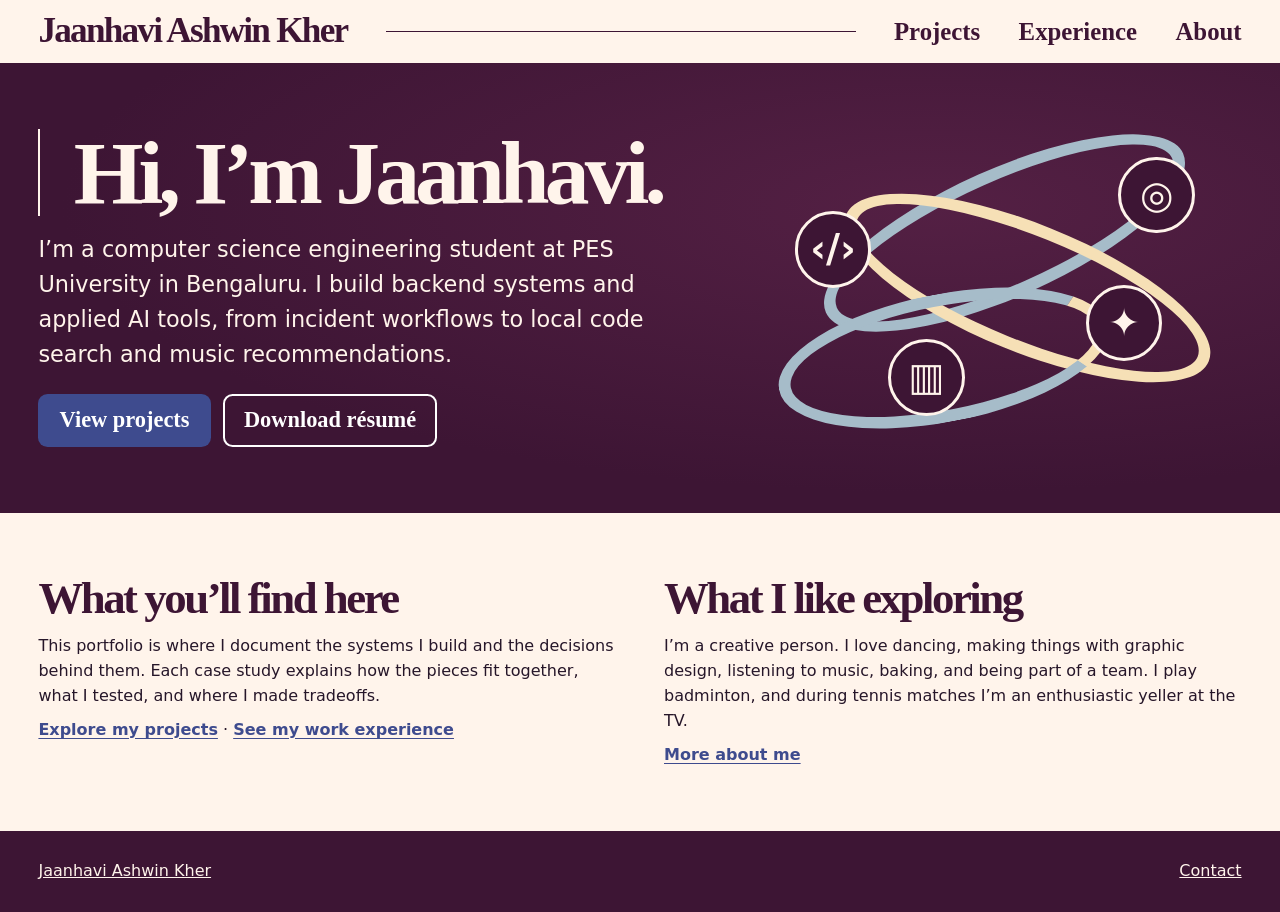
==== index.html @ 231b7105 "initial commit" ====
<!doctype html>
<html lang="en"><head><meta charset="utf-8"><meta name="viewport" content="width=device-width, initial-scale=1"><meta name="description" content="Jaanhavi Ashwin Kher’s technical portfolio covering backend systems, security workflows, and applied AI."><title>Jaanhavi Ashwin Kher | Technical Portfolio</title><link rel="stylesheet" href="style.css"><script defer src="links.js"></script></head>
<body><a class="skip" href="#main">Skip to content</a><header><div class="shell top"><a class="brand" href="index.html">Jaanhavi Ashwin Kher</a><span class="rule"></span><nav aria-label="Main navigation"><a href="projects.html">Projects</a><a href="experience.html">Experience</a><a href="about.html">About</a></nav></div></header><main id="main"><section class="hero"><div class="shell hero-grid"><div><h1>Hi, I&rsquo;m Jaanhavi.</h1><p class="home-lead">I&rsquo;m a computer science engineering student at PES University in Bengaluru. I build backend systems and applied AI tools, from incident workflows to local code search and music recommendations.</p><div class="actions"><a class="button" href="projects.html">View projects</a><a class="button outline" href="resume.pdf" download>Download résumé</a></div></div><div class="art" aria-hidden="true"><div class="loop one"></div><div class="loop two"></div><div class="loop three"></div><span class="orb o1">‹/›</span><span class="orb o2">◎</span><span class="orb o3">✦</span><span class="orb o4">▥</span></div></div></section>
<div class="shell home-intro">
<section>
<h2 class="lined">What you&rsquo;ll find here</h2>
<p>This portfolio is where I document the systems I build and the decisions behind them. Each case study explains how the pieces fit together, what I tested, and where I made tradeoffs.</p>
<p><a href="projects.html">Explore my projects</a> &middot; <a href="experience.html">See my work experience</a></p>
</section>
<section>
<h2 class="lined">What I like exploring</h2>
<p>I&rsquo;m a creative person. I love dancing, making things with graphic design, listening to music, baking, and being part of a team. I play badminton, and during tennis matches I&rsquo;m an enthusiastic yeller at the TV.</p>
<p><a href="about.html">More about me</a></p>
</section>
</div></main><footer><div class="shell site-footer"><a href="index.html">Jaanhavi Ashwin Kher</a><a href="about.html#contact">Contact</a></div></footer></body></html>
---- style.css ----
:root{--paper:#fff4eb;--ink:#3d1534;--blue:#3e4b8e;--powder:#a6bcc9;--wheat:#f6e0b6;--text:#261629;--display:Georgia,serif;--body:system-ui,sans-serif;scroll-behavior:smooth}
*{box-sizing:border-box}body{margin:0;background:var(--paper);color:var(--text);font:1rem/1.55 var(--body)}a{color:inherit}a:focus-visible{outline:3px solid #ad6c1d;outline-offset:5px}[hidden]{display:none!important}.shell{width:min(94%,1320px);margin-inline:auto}.top,.foot,.actions,.contacts{display:flex;align-items:center;gap:clamp(1rem,3vw,2.4rem)}.top{padding-block:.75rem;color:var(--ink)}.brand,nav a{font:700 clamp(1rem,2vw,1.55rem)/1.1 var(--display);text-decoration:none}.brand{font-size:clamp(1.3rem,3vw,2.2rem);letter-spacing:-.05em}.rule,.lined::after{height:1px;background:currentColor;flex:1}.top nav{display:flex;gap:clamp(.8rem,3vw,2.5rem)}nav a:hover,.brand:hover,.card h2 a:hover{text-decoration:underline}
h1,h2,h3{font-family:var(--display);line-height:.98;letter-spacing:-.055em;margin:0;color:var(--ink)}h1{font-size:clamp(3rem,7vw,7rem)}h2{font-size:clamp(2rem,4.7vw,4.6rem)}h3{font-size:clamp(1.3rem,2.5vw,2.25rem)}p{margin:.58rem 0 0}
.hero,footer{background:var(--ink);color:var(--paper)}.hero{background:radial-gradient(ellipse at 73% 32%,#542044,var(--ink) 66%)}.hero h1,footer h2{color:inherit}.hero-grid{display:grid;grid-template-columns:1.55fr 1fr;align-items:center;min-height:450px;padding:clamp(2.4rem,5vw,5.1rem) 0;gap:1rem}.hero h1{border-left:2px solid var(--paper);padding-left:clamp(.8rem,2.6vw,2.1rem)}.hero p{font-size:clamp(1rem,2vw,1.4rem);margin:1rem 0 1.4rem}.actions{flex-wrap:wrap;gap:.75rem}.button{display:inline-block;background:var(--blue);border:2px solid transparent;border-radius:.6rem;color:white;text-decoration:none;padding:.7rem 1.2rem;font:700 clamp(1.05rem,2.2vw,1.4rem)/1.2 var(--display)}.button:hover{background:#293568}.outline{border-color:currentColor;background:transparent}.outline:hover,.repo{background:var(--ink)}.pending{border:1px solid var(--ink);border-radius:2rem;padding:.45rem .85rem;color:var(--ink)}
.art{position:relative;min-height:320px;isolation:isolate}.loop{position:absolute;border:.8rem solid var(--powder);width:84%;height:40%;border-radius:50%;transform:rotate(-24deg);left:7%;top:13%}.two{border-color:var(--wheat);transform:rotate(22deg);top:30%;left:12%}.three{top:52%;left:0;transform:rotate(-11deg);width:72%;border-right-color:var(--wheat)}.orb{position:absolute;border:3px solid var(--paper);border-radius:50%;background:var(--ink);display:grid;place-items:center;width:clamp(3rem,6vw,5rem);aspect-ratio:1;color:var(--paper);font:bold clamp(1.4rem,3vw,2.4rem)/1 var(--body)}.o1{left:4%;top:26%}.o2{right:10%;top:9%}.o3{right:17%;top:49%}.o4{left:24%;top:66%}
.projects,.experience,.case{padding-block:clamp(1.3rem,3vw,2.4rem)}.card{background:#dce7f0;padding:clamp(1rem,2.5vw,2rem);border-radius:1.15rem;display:grid;grid-template-columns:1fr 1.1fr;gap:1rem;align-items:center;min-width:0}.feature{background:linear-gradient(115deg,var(--wheat),#faead5);grid-template-columns:.8fr 1.25fr;gap:clamp(1rem,4vw,3.5rem)}.card h2 a{text-decoration:none}.tagline{border-top:1px solid var(--ink);margin:1rem 0 1.25rem;padding-top:.65rem;font-size:clamp(1rem,2.4vw,1.5rem);font-style:italic}.more{display:grid;grid-template-columns:1fr 1fr;gap:1rem;margin-top:1rem}
figure{margin:0;min-width:0}figcaption{text-align:right;font-style:italic;font-size:.83rem;margin-top:.4rem}.mock{border:1px solid #b5b7cf;border-radius:1rem;overflow:hidden;background:#fcfaff;box-shadow:0 .5rem 1rem #3d153418}.bar{background:var(--blue);color:white;display:flex;align-items:center;gap:.35rem;padding:.55rem .8rem}.bar i{background:var(--paper);width:.43rem;aspect-ratio:1;border-radius:50%}.bar strong{margin-left:.35rem}.case .bar{background:var(--ink)}.mockbody{display:grid;grid-template-columns:auto 1fr}.mockbody aside{background:#dce5f4;padding:1rem;line-height:2;white-space:nowrap;font-size:.9rem}.screen{min-width:0;padding:clamp(.7rem,2.2vw,1.6rem)}.screen h3{margin:.35rem 0 .65rem}.badge{display:inline-block;background:#dce5f4;color:#293568;padding:.2rem .55rem;border-radius:.4rem;font-size:.85rem;font-weight:650}.panels{display:grid;grid-template-columns:1fr 1fr;gap:.6rem;margin-top:.7rem}.panels>div{border:1px solid #c5cce2;border-radius:.5rem;padding:.65rem}.panels ol{padding-left:1.15rem;margin:.3rem 0}.panels p{margin:.2rem 0}.panels b,.playlist li span{float:right}.code{background:#2e3a76;color:white;border-radius:.55rem;padding:.6rem;font: .78rem/1.4 ui-monospace,monospace;overflow-wrap:anywhere}.playlist{display:grid;grid-template-columns:minmax(2rem,.55fr) 1fr;gap:1rem}.album{aspect-ratio:1;background:radial-gradient(circle at 64% 52%,var(--paper) 8%,var(--ink) 9% 27%,#703253 28% 30%,var(--ink) 31% 42%,transparent 43%),conic-gradient(from 120deg,var(--wheat),var(--powder),var(--blue),var(--wheat));border-radius:.55rem}.playlist ul{padding:0;list-style:none}.playlist li{border-bottom:1px solid #d8c9db;padding:.3rem 0}.more .playlist{display:block}.more .album,.more .playlist li span{display:none}
.lined{display:flex;gap:1rem;align-items:center;margin-bottom:.85rem}.job{background:#fae7cb;border-radius:.7rem;margin:.65rem 0;padding:1rem;display:grid;grid-template-columns:1fr 1fr 1fr;align-items:center;gap:1rem}.job p{margin:0;border-left:1px solid #9f7487;padding-left:1rem}.foot{display:grid;grid-template-columns:1fr 1fr;align-items:start}.contacts{flex-wrap:wrap}footer{padding-block:1.75rem}.casehead{padding:.2rem 0 1.65rem;background:radial-gradient(ellipse at 85% 100%,#a6bcc97a,transparent 50%)}.dek{font-size:clamp(1.05rem,2.5vw,1.65rem);font-style:italic;margin:.7rem 0 1rem}.case figure .screen{min-height:240px}.case .playlist{grid-template-columns:minmax(4rem,220px) 1fr}.split{display:grid;grid-template-columns:2fr 3fr;gap:1.6rem;margin-block:1.6rem}.split>section+section{border-left:1px solid #aa8599;padding-left:1.6rem}.case h2,.foot h2,.experience h2{font-size:clamp(1.9rem,4vw,3.5rem)}.case ul{padding-left:1.2rem;margin-top:0}.arch{border-block:1px solid #aa8599;padding-block:1.4rem}.flow{display:grid;grid-auto-flow:column;grid-auto-columns:1fr;gap:1rem;padding:0;list-style:none}.flow li{display:grid;place-items:center;position:relative;text-align:center;background:var(--powder);padding:1rem .5rem;border-radius:.8rem;color:var(--ink);font-weight:700}.flow li:nth-child(odd){background:var(--blue);color:white}.flow li+li::before{content:"";position:absolute;right:100%;width:1rem;height:2px;background:var(--blue)}.retry,.evidence{background:var(--wheat);border-radius:.55rem;padding:.7rem 1rem}.evidence{font:700 clamp(1.2rem,3vw,2.1rem)/1.1 var(--display);color:var(--ink)}.skip,.sr-only{position:absolute;width:1px;height:1px;overflow:hidden;clip-path:inset(50%)}.skip:focus{clip-path:none;width:auto;height:auto;background:white;padding:.65rem;z-index:2}
@media(max-width:950px){.more .card{grid-template-columns:1fr}.hero-grid{min-height:390px}}
@media(max-width:680px){.top{flex-wrap:wrap;gap:.6rem}.rule{display:none}.top nav{width:100%}.hero-grid,.card,.more,.foot,.split{grid-template-columns:1fr}.art{min-height:210px;max-width:420px;width:100%;justify-self:center}.hero-grid{padding-bottom:1rem}.job{grid-template-columns:1fr 1fr;gap:.65rem}.job h3{grid-column:1/-1}.split>section+section{border-left:0;padding-left:0}.flow{grid-auto-flow:row;gap:.6rem}.flow li+li::before{right:50%;bottom:100%;width:2px;height:.6rem}.mockbody aside{display:none}.case figure .screen{min-height:0}.case .playlist{grid-template-columns:1fr}.case .album{max-width:120px}.panels{font-size:.88rem}}
@media(prefers-reduced-motion:reduce){:root{scroll-behavior:auto}}
.inner { padding-block: clamp(1.8rem, 5vw, 4rem); }
.site-footer { display: flex; flex-wrap: wrap; justify-content: space-between; gap: .75rem 1.5rem; }
.top nav a[aria-current="page"] { text-decoration: underline; text-underline-offset: .25em; }
.experience-list, .about-stack { display: grid; gap: 1.5rem; }
.work-entry { border: 1px solid #c49da8; border-radius: 1rem; padding: clamp(1rem, 4vw, 2.3rem); background: #fff9f4; }
.work-entry header { display: flex; flex-wrap: wrap; justify-content: space-between; align-items: start; gap: 1rem; }
.work-entry h2 { font-size: clamp(2rem, 4vw, 3.5rem); }
.work-entry h3, .activities h3 { letter-spacing: -.025em; line-height: 1.12; }
.work-entry h3 { margin-top: 1.35rem; }
.work-meta { margin: 0; color: var(--ink); }
.metrics { display: grid; grid-template-columns: repeat(3, 1fr); gap: .75rem; margin: 1.4rem 0; }
.metrics div, .activities article, .stack-list div { padding: 1rem; border-radius: .75rem; }
.metrics div { background: var(--wheat); }
.metrics dt { font: 700 clamp(1.7rem, 4vw, 2.8rem)/1 var(--display); color: var(--ink); }
.metrics dd, .stack-list dd { margin: .4rem 0 0; }
.chips { display: flex; flex-wrap: wrap; gap: .5rem; margin: 1.25rem 0 0; padding: 0; list-style: none; }
.chips li { background: #dce7f0; border-radius: 2rem; padding: .25rem .75rem; }
.activities, .stack-list { display: grid; grid-template-columns: repeat(2, 1fr); gap: .8rem; }
.activities article { background: #fff9f4; border: 1px solid #c49da8; }
.stack-list div { background: #dce7f0; }
.stack-list dt { font-weight: 750; color: var(--ink); }
.problem, .technical { margin-block: 1.8rem; }
.problem p, .work-entry > p, .activities p { max-width: 75ch; }
@media (max-width: 620px) {
  .metrics, .activities, .stack-list { grid-template-columns: 1fr; }
}
.home-lead { max-width: 42rem; }
.home-intro { display: grid; grid-template-columns: 1fr 1fr; gap: clamp(1.4rem, 4vw, 3rem); padding-block: clamp(1.75rem, 5vw, 4rem); }
.home-intro h2 { font-size: clamp(1.85rem, 3.5vw, 3rem); }
.home-intro a { color: var(--blue); font-weight: 650; text-underline-offset: .18em; }
@media (max-width: 680px) { .home-intro { grid-template-columns: 1fr; } }
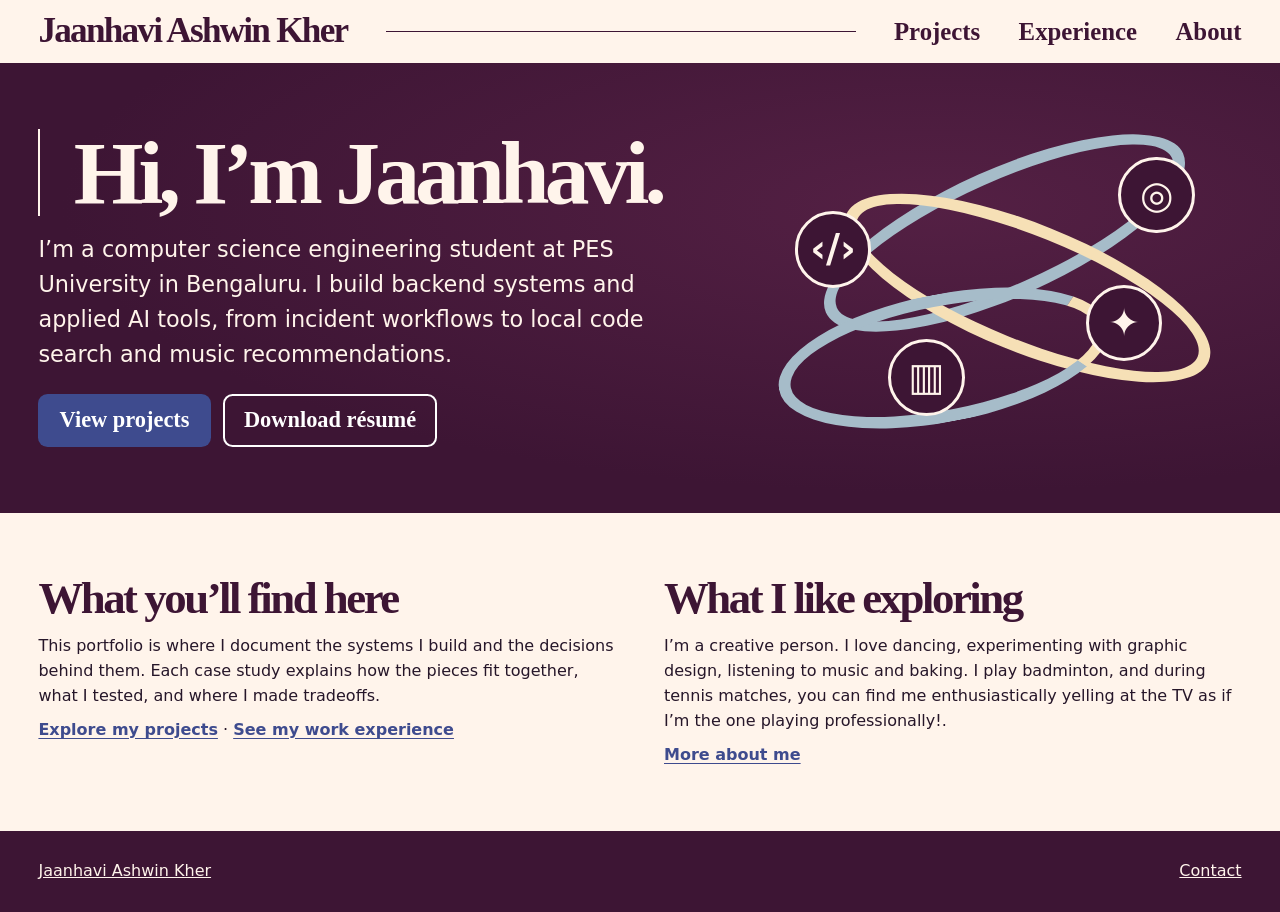
==== commit 025f91e1: "fixes" ====
--- a/index.html
+++ b/index.html
@@ -9,7 +9,7 @@
 </section>
 <section>
 <h2 class="lined">What I like exploring</h2>
-<p>I&rsquo;m a creative person. I love dancing, making things with graphic design, listening to music, baking, and being part of a team. I play badminton, and during tennis matches I&rsquo;m an enthusiastic yeller at the TV.</p>
+<p>I&rsquo;m a creative person. I love dancing, experimenting with graphic design, listening to music and baking. I play badminton, and during tennis matches, you can find me enthusiastically yelling at the TV as if I&rsquo;m the one playing professionally!.</p>
 <p><a href="about.html">More about me</a></p>
 </section>
 </div></main><footer><div class="shell site-footer"><a href="index.html">Jaanhavi Ashwin Kher</a><a href="about.html#contact">Contact</a></div></footer></body></html>
--- a/style.css
+++ b/style.css
@@ -40,3 +40,33 @@
 .home-intro h2 { font-size: clamp(1.85rem, 3.5vw, 3rem); }
 .home-intro a { color: var(--blue); font-weight: 650; text-underline-offset: .18em; }
 @media (max-width: 680px) { .home-intro { grid-template-columns: 1fr; } }
+
+/* Give secondary project previews the full card width. */
+.more {
+  grid-template-columns: repeat(2, minmax(0, 1fr));
+}
+.more .card {
+  grid-template-columns: minmax(0, 1fr);
+  grid-template-rows: auto 1fr;
+  align-items: start;
+  gap: 1.25rem;
+}
+.more .card h2 {
+  font-size: clamp(1.9rem, 3.2vw, 3.25rem);
+  line-height: 1.05;
+  overflow-wrap: anywhere;
+}
+.more .card > figure {
+  width: 100%;
+}
+.more .screen h3 {
+  font-size: clamp(1.25rem, 2vw, 1.8rem);
+  line-height: 1.15;
+  overflow-wrap: anywhere;
+}
+.more .tagline {
+  font-size: clamp(1rem, 1.6vw, 1.2rem);
+}
+@media (max-width: 680px) {
+  .more { grid-template-columns: minmax(0, 1fr); }
+}
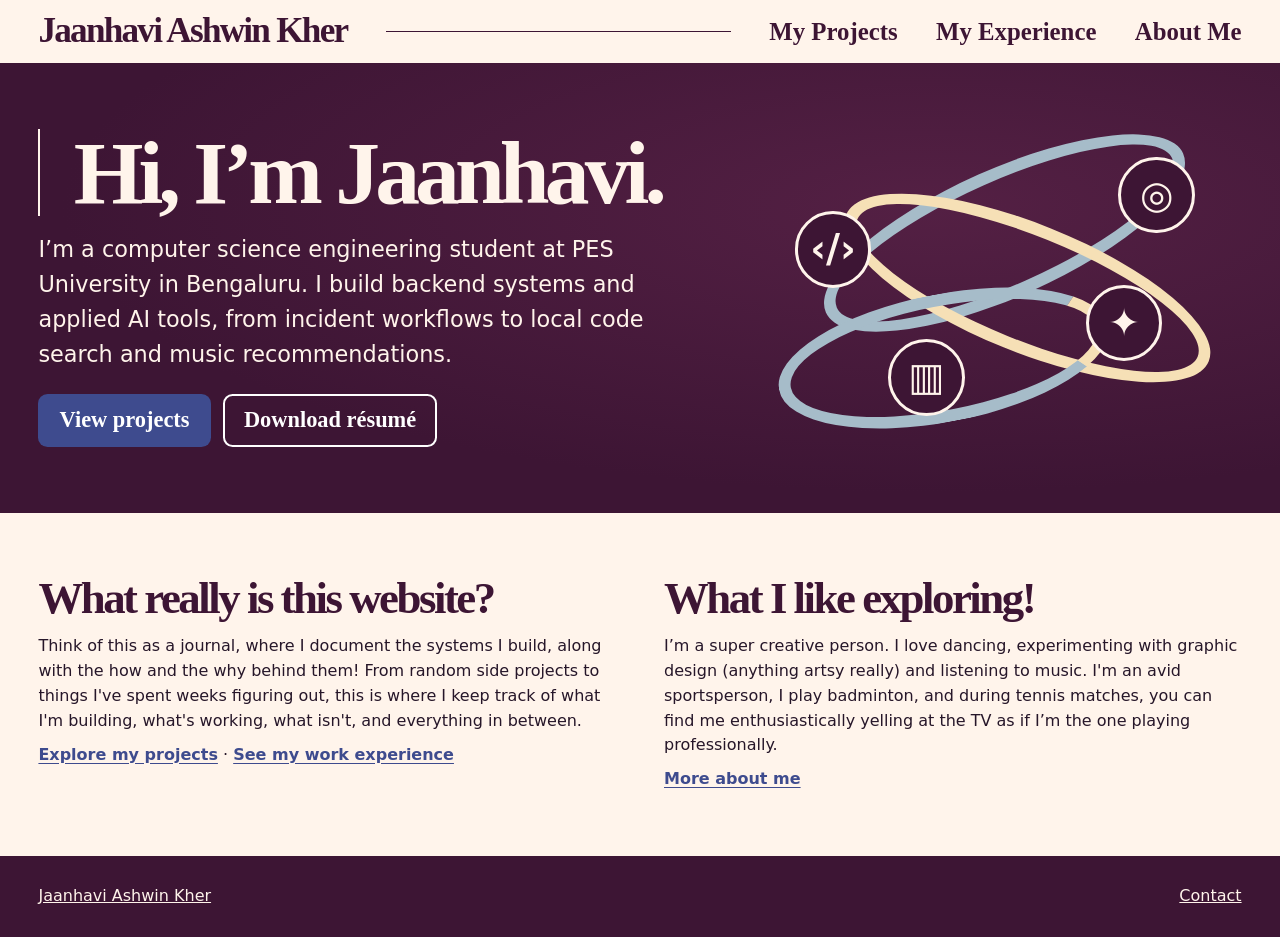
==== commit cb5e0edd: "Revise portfolio content and navigation links Updated content and structure of the portfolio website" ====
--- a/index.html
+++ b/index.html
@@ -1,15 +1,15 @@
 <!doctype html>
 <html lang="en"><head><meta charset="utf-8"><meta name="viewport" content="width=device-width, initial-scale=1"><meta name="description" content="Jaanhavi Ashwin Kher’s technical portfolio covering backend systems, security workflows, and applied AI."><title>Jaanhavi Ashwin Kher | Technical Portfolio</title><link rel="stylesheet" href="style.css"><script defer src="links.js"></script></head>
-<body><a class="skip" href="#main">Skip to content</a><header><div class="shell top"><a class="brand" href="index.html">Jaanhavi Ashwin Kher</a><span class="rule"></span><nav aria-label="Main navigation"><a href="projects.html">Projects</a><a href="experience.html">Experience</a><a href="about.html">About</a></nav></div></header><main id="main"><section class="hero"><div class="shell hero-grid"><div><h1>Hi, I&rsquo;m Jaanhavi.</h1><p class="home-lead">I&rsquo;m a computer science engineering student at PES University in Bengaluru. I build backend systems and applied AI tools, from incident workflows to local code search and music recommendations.</p><div class="actions"><a class="button" href="projects.html">View projects</a><a class="button outline" href="resume.pdf" download>Download résumé</a></div></div><div class="art" aria-hidden="true"><div class="loop one"></div><div class="loop two"></div><div class="loop three"></div><span class="orb o1">‹/›</span><span class="orb o2">◎</span><span class="orb o3">✦</span><span class="orb o4">▥</span></div></div></section>
+<body><a class="skip" href="#main">Skip to content</a><header><div class="shell top"><a class="brand" href="index.html">Jaanhavi Ashwin Kher</a><span class="rule"></span><nav aria-label="Main navigation"><a href="projects.html">My Projects</a><a href="experience.html">My Experience</a><a href="about.html">About Me</a></nav></div></header><main id="main"><section class="hero"><div class="shell hero-grid"><div><h1>Hi, I&rsquo;m Jaanhavi.</h1><p class="home-lead">I&rsquo;m a computer science engineering student at PES University in Bengaluru. I build backend systems and applied AI tools, from incident workflows to local code search and music recommendations.</p><div class="actions"><a class="button" href="projects.html">View projects</a><a class="button outline" href="resume.pdf" download>Download résumé</a></div></div><div class="art" aria-hidden="true"><div class="loop one"></div><div class="loop two"></div><div class="loop three"></div><span class="orb o1">‹/›</span><span class="orb o2">◎</span><span class="orb o3">✦</span><span class="orb o4">▥</span></div></div></section>
 <div class="shell home-intro">
 <section>
-<h2 class="lined">What you&rsquo;ll find here</h2>
-<p>This portfolio is where I document the systems I build and the decisions behind them. Each case study explains how the pieces fit together, what I tested, and where I made tradeoffs.</p>
+<h2 class="lined">What really is this website?</h2>
+<p>Think of this as a journal, where I document the systems I build, along with the how and the why behind them! From random side projects to things I've spent weeks figuring out, this is where I keep track of what I'm building, what's working, what isn't, and everything in between.</p>
 <p><a href="projects.html">Explore my projects</a> &middot; <a href="experience.html">See my work experience</a></p>
 </section>
 <section>
-<h2 class="lined">What I like exploring</h2>
-<p>I&rsquo;m a creative person. I love dancing, experimenting with graphic design, listening to music and baking. I play badminton, and during tennis matches, you can find me enthusiastically yelling at the TV as if I&rsquo;m the one playing professionally!.</p>
+<h2 class="lined">What I like exploring!</h2>
+<p>I&rsquo;m a super creative person. I love dancing, experimenting with graphic design (anything artsy really) and listening to music. I'm an avid sportsperson, I play badminton, and during tennis matches, you can find me enthusiastically yelling at the TV as if I&rsquo;m the one playing professionally.</p>
 <p><a href="about.html">More about me</a></p>
 </section>
-</div></main><footer><div class="shell site-footer"><a href="index.html">Jaanhavi Ashwin Kher</a><a href="about.html#contact">Contact</a></div></footer></body></html>+</div></main><footer><div class="shell site-footer"><a href="index.html">Jaanhavi Ashwin Kher</a><a href="about.html#contact">Contact</a></div></footer></body></html>
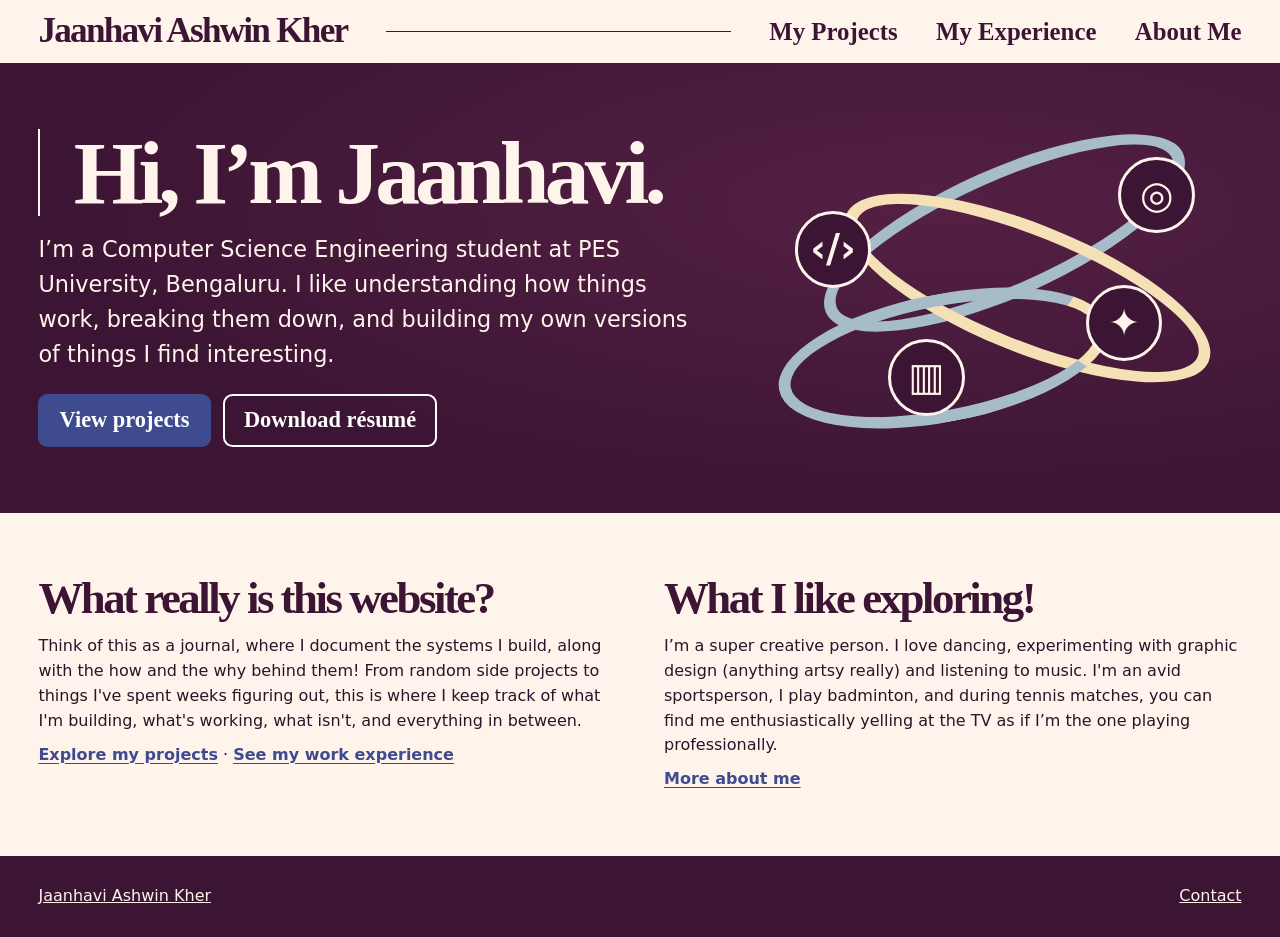
==== commit 0f9fb322: "oopsie Updated the introduction section" ====
--- a/index.html
+++ b/index.html
@@ -1,6 +1,6 @@
 <!doctype html>
 <html lang="en"><head><meta charset="utf-8"><meta name="viewport" content="width=device-width, initial-scale=1"><meta name="description" content="Jaanhavi Ashwin Kher’s technical portfolio covering backend systems, security workflows, and applied AI."><title>Jaanhavi Ashwin Kher | Technical Portfolio</title><link rel="stylesheet" href="style.css"><script defer src="links.js"></script></head>
-<body><a class="skip" href="#main">Skip to content</a><header><div class="shell top"><a class="brand" href="index.html">Jaanhavi Ashwin Kher</a><span class="rule"></span><nav aria-label="Main navigation"><a href="projects.html">My Projects</a><a href="experience.html">My Experience</a><a href="about.html">About Me</a></nav></div></header><main id="main"><section class="hero"><div class="shell hero-grid"><div><h1>Hi, I&rsquo;m Jaanhavi.</h1><p class="home-lead">I&rsquo;m a computer science engineering student at PES University in Bengaluru. I build backend systems and applied AI tools, from incident workflows to local code search and music recommendations.</p><div class="actions"><a class="button" href="projects.html">View projects</a><a class="button outline" href="resume.pdf" download>Download résumé</a></div></div><div class="art" aria-hidden="true"><div class="loop one"></div><div class="loop two"></div><div class="loop three"></div><span class="orb o1">‹/›</span><span class="orb o2">◎</span><span class="orb o3">✦</span><span class="orb o4">▥</span></div></div></section>
+<body><a class="skip" href="#main">Skip to content</a><header><div class="shell top"><a class="brand" href="index.html">Jaanhavi Ashwin Kher</a><span class="rule"></span><nav aria-label="Main navigation"><a href="projects.html">My Projects</a><a href="experience.html">My Experience</a><a href="about.html">About Me</a></nav></div></header><main id="main"><section class="hero"><div class="shell hero-grid"><div><h1>Hi, I&rsquo;m Jaanhavi.</h1><p class="home-lead">I&rsquo;m a Computer Science Engineering student at PES University, Bengaluru. I like understanding how things work, breaking them down, and building my own versions of things I find interesting.</p><div class="actions"><a class="button" href="projects.html">View projects</a><a class="button outline" href="resume.pdf" download>Download résumé</a></div></div><div class="art" aria-hidden="true"><div class="loop one"></div><div class="loop two"></div><div class="loop three"></div><span class="orb o1">‹/›</span><span class="orb o2">◎</span><span class="orb o3">✦</span><span class="orb o4">▥</span></div></div></section>
 <div class="shell home-intro">
 <section>
 <h2 class="lined">What really is this website?</h2>
--- a/style.css
+++ b/style.css
@@ -70,3 +70,184 @@
 @media (max-width: 680px) {
   .more { grid-template-columns: minmax(0, 1fr); }
 }
+
+/* Project previews use each app's own visual style inside the portfolio. */
+.project-preview {
+  min-width: 0;
+  padding: clamp(.85rem, 2.4vw, 1.75rem);
+  border: 1px solid #1b25482b;
+  border-radius: .9rem;
+  overflow: hidden;
+  overflow-wrap: anywhere;
+  font-family: system-ui, sans-serif;
+  font-size: .88rem;
+  line-height: 1.4;
+}
+.project-preview h3, .project-preview h4 {
+  margin: 0;
+  font: 700 clamp(1.15rem, 2.2vw, 1.85rem)/1.15 system-ui, sans-serif;
+  color: inherit;
+  letter-spacing: -.035em;
+}
+.pv-tracepredict {
+  display: grid;
+  grid-template-columns: minmax(0, 1.15fr) minmax(0, 1fr);
+  align-items: center;
+  gap: clamp(.8rem, 2vw, 1.5rem);
+  background: radial-gradient(ellipse at top left, #21396b, #0a1434 72%);
+  color: #fff4df;
+}
+.pv-trace-copy p { color: #c2cde9; }
+.pv-mark { display: block; width: .65rem; height: .65rem; background: #ffa0ca; margin-bottom: .55rem; }
+.pv-map { margin-top: .8rem; border: 1px solid #6787c5; background: #101e46; padding: .65rem; }
+.pv-map > div { display: grid; gap: .3rem; margin-top: .45rem; font-size: .75rem; }
+.pv-map span, .pv-map b { padding: .25rem .4rem; border: 1px solid #446091; }
+.pv-map b { border-color: #ffa0ca; color: #ffa0ca; }
+.pv-login { display: grid; gap: .35rem; padding: .75rem; background: #ffeac8; color: #0a1434; box-shadow: 4px 4px #ffa0ca; }
+.pv-login span { font-size: .75rem; font-weight: 650; }
+.pv-field { min-height: 1.75rem; padding: .4rem .5rem; border: 1px solid #727896; border-radius: .3rem; background: #fff8ed; }
+.pv-action { display: inline-block; width: fit-content; margin-top: .35rem; padding: .4rem .65rem; border-radius: .25rem; background: #ffa0ca; }
+.pv-pdf-report-generator {
+  background: #d4e4f7 url("pdf-report-background.jpg") center / 18rem auto;
+  color: #2c3e50;
+}
+.pv-upload-card { max-width: 38rem; margin-inline: auto; padding: 1rem; border-radius: .65rem; background: #bad3f0; }
+.pv-upload-card p { color: #354958; }
+.pv-drop { display: grid; gap: .33rem; justify-items: center; margin-top: .8rem; padding: 1rem .6rem; text-align: center; border-radius: .45rem; background: #dae8fc; }
+.pv-drop span { font-size: 1.65rem; }
+.pv-drop small { color: #405468; }
+.pv-studyspace { background: linear-gradient(#18122b70, #18122bb0), #201433 url("studyspace-background.jpeg") center / cover; color: white; text-align: center; }
+.pv-studyspace h3 { color: #dec2ff; font-family: "Jersey 10", ui-monospace, monospace; }
+.pv-study-grid { display: grid; grid-template-columns: repeat(2, minmax(0, 1fr)); gap: .45rem; margin-top: .8rem; }
+.pv-study-grid > div { display: grid; align-content: start; gap: .15rem; padding: .55rem; border-radius: .55rem; background: #1b1039cf; border: 1px solid #ffffff42; }
+.pv-study-grid small { color: #eee3ff; }
+@media (max-width: 440px) {
+  .pv-tracepredict { grid-template-columns: minmax(0, 1fr); }
+}
+
+.project-screenshot {
+  overflow: hidden;
+  border: 1px solid #1b25482b;
+  border-radius: .9rem;
+}
+.project-screenshot img {
+  display: block;
+  width: 100%;
+  height: auto;
+}
+
+/* Use a shared preview frame in the project grid. */
+.more .card {
+  grid-template-rows: 1fr auto;
+}
+.more .card > figure {
+  width: 100%;
+  aspect-ratio: 4 / 3;
+}
+.more .project-screenshot {
+  display: grid;
+  place-items: center;
+  background: #4898e9;
+}
+.more .project-screenshot img {
+  height: 100%;
+  min-height: 0;
+  object-fit: contain;
+}
+.project-screenshot.chordcloud-screenshot {
+  background: #fff1d6;
+}
+.chordcloud-crop {
+  position: relative;
+  aspect-ratio: 983 / 900;
+  width: 100%;
+  container-type: inline-size;
+  overflow: hidden;
+}
+.project-screenshot .chordcloud-crop img {
+  position: absolute;
+  top: -8.667%;
+  width: 100%;
+  height: auto;
+}
+.chordcloud-playlist-note {
+  position: absolute;
+  top: 56.6%;
+  left: 39%;
+  width: 51%;
+  background: #fff1d6;
+  color: #675967;
+  font: 400 1.5cqw / 1.75 system-ui, sans-serif;
+}
+.more .project-screenshot.chordcloud-screenshot {
+  container-type: size;
+}
+.more .chordcloud-crop {
+  width: min(100%, calc(100cqh * 983 / 900));
+}
+.more .project-preview {
+  padding: clamp(.55rem, 1.5vw, 1.1rem);
+}
+.more .pv-upload-card {
+  height: 100%;
+  display: flex;
+  flex-direction: column;
+  padding: clamp(.5rem, 1.4vw, .9rem);
+}
+.more .pv-drop {
+  flex: 1;
+  align-content: center;
+  gap: .2rem;
+  margin-top: .45rem;
+  padding: .4rem;
+}
+.more .pv-study-grid {
+  gap: .3rem;
+  margin-top: .5rem;
+}
+.more .pv-study-grid > div {
+  padding: .35rem;
+}
+@media (max-width: 900px) {
+  .more .project-preview {
+    font-size: .78rem;
+  }
+  .more .project-preview h3 {
+    font-size: 1rem;
+  }
+  .more .pv-study-grid small {
+    display: none;
+  }
+}
+
+.experience-page {
+  max-width: 56rem;
+}
+.experience-page .casehead {
+  background: none;
+}
+.experience-page .work-entry {
+  padding: clamp(1.1rem, 3.5vw, 2rem);
+}
+.experience-page .work-entry header {
+  gap: .45rem 1.25rem;
+  padding-bottom: .9rem;
+  border-bottom: 1px solid #e6ced2;
+  margin-bottom: 1rem;
+}
+.experience-page .work-entry h2 {
+  font-size: clamp(2rem, 4vw, 3rem);
+}
+.experience-page .work-entry h3 {
+  font-size: clamp(1.25rem, 2vw, 1.65rem);
+}
+.experience-page .work-meta {
+  padding-top: .25rem;
+  font-size: .9rem;
+}
+.experience-page .work-entry > p {
+  max-width: none;
+}
+.experience-page .work-entry > p + p {
+  margin-top: .85rem;
+}
